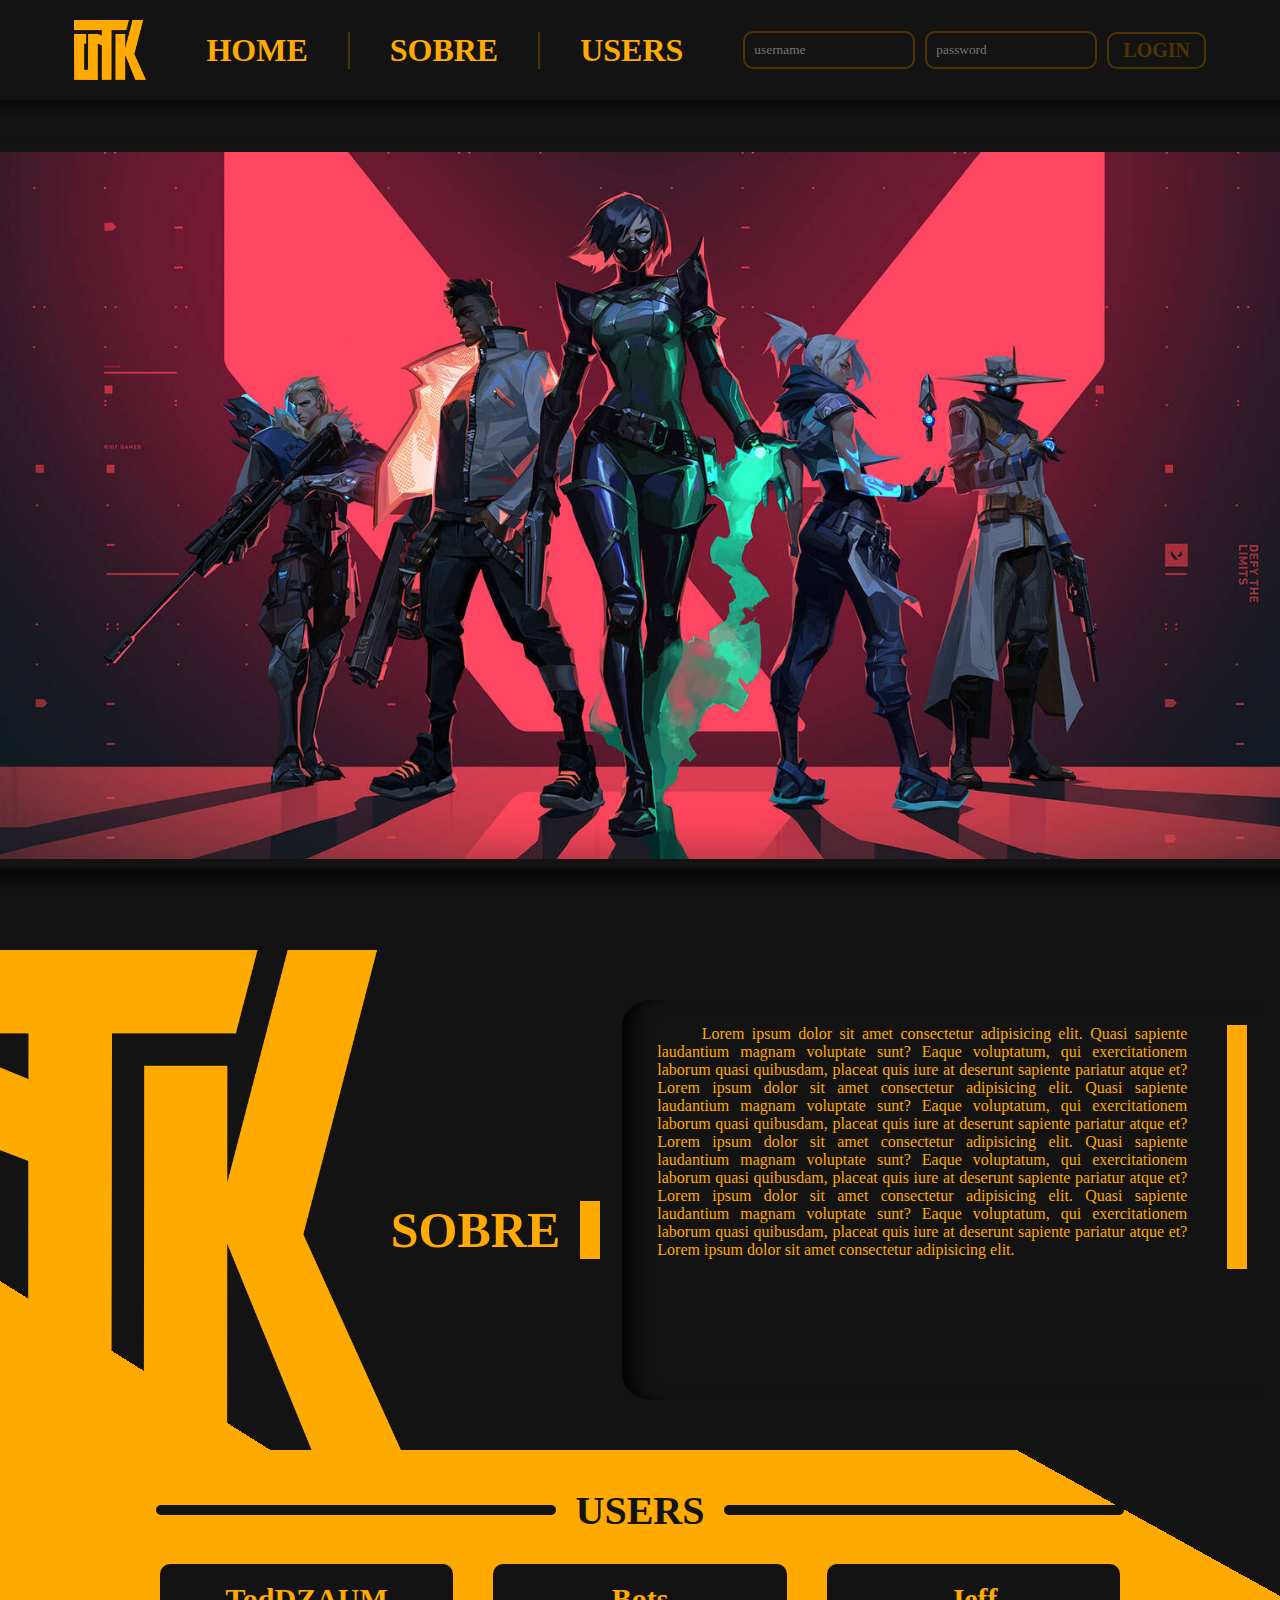
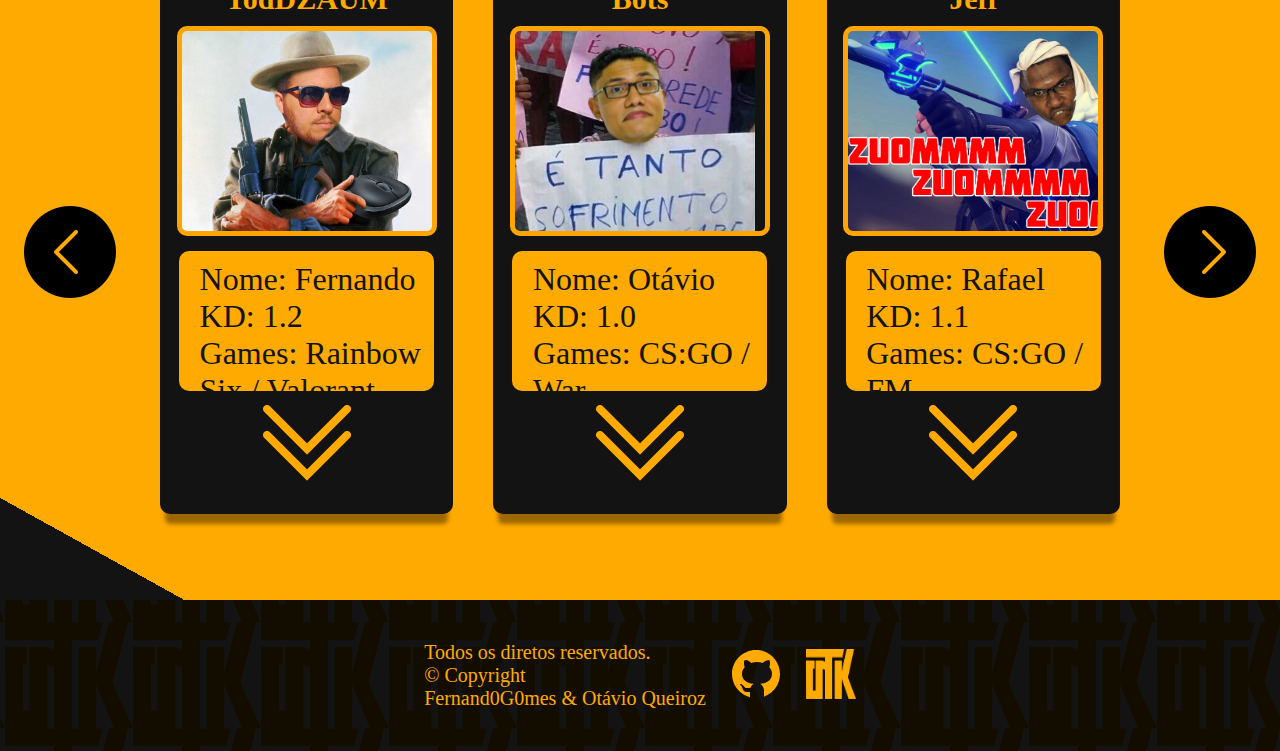
==== index.html @ f1bfc054 "Merge pull request #2 from Fernand0G0mes/Fernando" ====
<!DOCTYPE html>
<html lang="en">
<html lang="pt-br">

</html>

<head>
  <meta charset="UTF-8" />
  <meta http-equiv="X-UA-Compatible" content="IE=edge" />
  <meta name="viewport" content="width=device-width, initial-scale=1.0" />
  <link rel="stylesheet" href="style.css" />
  <link rel="preconnect" href="https://fonts.googleapis.com" />
  <link rel="preconnect" href="https://fonts.gstatic.com" crossorigin />

  <title>ONTALK2</title>
</head>

<body>
  <header>
    <nav>
      <img src="IMG/OTK.png" alt="LOGO ONTALK" />

      <ul>
        <li>
          <a  href="">
            <h1 class="bordaDir">HOME</h1>
          </a>
          <a href="#sobre">
            <h1 class="bordaDir">SOBRE</h1>
          </a>
          <a href="#users">
            <h1>USERS</h1>
          </a>
        </li>
      </ul>

      <input class="textinput" placeholder="username" />
      <input class="textinput" placeholder="password" />

      <figure id="login">LOGIN</figure>
    </nav>
  </header>

  <section class="home">

    <div class="slidehome">
   <a href=""><img class="iconvaievem" src="ICON/back-100.png" alt=""></a>   
      <div><img class="slide1" src="IMG/SLIDE1.jpg" alt=""></div>
     <a  href=""><img class="iconvaievem" src="ICON/next-100.png" alt=""></a> 
      
    </div>

  </section>

  <section id="sobre" class="sobre">
    <img src="IMG/OTK.png" alt="">
    <h1>SOBRE</h1>
    <div class="basetexto">
      <p>
        &#160 &#160 &#160 <b>Lorem ipsum</b> dolor sit amet consectetur adipisicing elit. Quasi
        sapiente laudantium magnam voluptate sunt? Eaque voluptatum, qui
        exercitationem laborum quasi quibusdam, placeat quis iure at deserunt
        sapiente pariatur atque et?
        Lorem ipsum dolor sit amet consectetur adipisicing elit. Quasi
        sapiente laudantium magnam voluptate sunt? Eaque voluptatum, qui
        exercitationem laborum quasi quibusdam, placeat quis iure at deserunt
        sapiente pariatur atque et?
        Lorem ipsum dolor sit amet consectetur adipisicing elit. Quasi
        sapiente laudantium magnam voluptate sunt? Eaque voluptatum, qui
        exercitationem laborum quasi quibusdam, placeat quis iure at deserunt
        sapiente pariatur atque et?
        Lorem ipsum dolor sit amet consectetur adipisicing elit. Quasi
        sapiente laudantium magnam voluptate sunt? Eaque voluptatum, qui
        exercitationem laborum quasi quibusdam, placeat quis iure at deserunt
        sapiente pariatur atque et?
        Lorem ipsum dolor sit amet consectetur adipisicing elit.
      </p>
    </div>
  </section>

  <section id="users">
    <article class="cabecaUser">
      <div class="linhausers"></div>
      <h1 id="userr" class="usertexto">USERS</h1>
      <div class="linhausers"></div>
    </article>

    <div class="todosOsBlocos">
      <div class="nextback">
        <a href=""><img src="ICON/icons8-back-to-100.png" alt="NEXT" /></a>
      </div>

      <div class="bloco">
        <h1 class="tag">TodDZAUM</h1>
        <div class="fotoFernando"></div>
        <div class="stats">
          <h1>
            Nome:
            <b> Fernando </b><br />
            KD: <b>1.2</b> <br />
            Games: <b>Rainbow Six / Valorant</b>
          </h1>
        </div>
        <div class="baixo">
          <a href=""><img src="ICON/double-down-100.png" alt="" /></a>
        </div>
      </div>

      <div class="bloco">
        <h1 class="tag">Bots</h1>
        <div class="fotoBots"></div>
        <div class="stats">
          <h1>
            Nome:
            <b> Otávio </b><br />
            KD: <b>1.0</b> <br />
            Games: <b>CS:GO / War</b>
          </h1>
        </div>
        <div class="baixo">
          <a href=""><img src="ICON/double-down-100.png" alt="" /></a>
        </div>
      </div>

      <div class="bloco">
        <h1 class="tag">Jeff</h1>
        <div class="fotoJeff"></div>
        <div class="stats">
          <h1>
            Nome:
            <b> Rafael </b><br />
            KD: <b>1.1</b> <br />
            Games: <b>CS:GO / FM</b>
          </h1>
        </div>
        <div class="baixo">
          <a href=""><img src="ICON/double-down-100.png" alt="" /></a>
        </div>
      </div>

      <div class="nextback">
        <a href=""><img src="ICON/icons8-next-page-90.png" alt="BACK" /></a>
      </div>
    </div>
  </section>

  <div class="footertext">
    <h1> <b> Todos os diretos reservados. <br>
        © Copyright<br></b>
      <p>Fernand0G0mes & Otávio Queiroz</p>
    </h1>
    <a href=""><img src="ICON/icons8-github.svg" alt="GIT" /></a>
    <div>
      <a class="logoONTKp" href=""><img src="IMG/OTK.png" alt="logopequenaONTK" /></a>
    </div>
  </div>

</body>

</html>
---- style.css ----
/*.........................::::: SECTION 1 :::::......................... */
* {
  margin: 0;
  padding: 0;
  font-family: "Pluto";
  scroll-behavior: smooth;
}

header {
  display: flex;
  height: 100px;
  padding: 0 20px;
  background-color: #131313;
  text-align: center;
  justify-content: center;
}

nav {
  display: flex;
  align-items: center;
}

nav img {
  width: 60%;
  height: 60%;
}

nav ul {
  display: flex;
  list-style: none;
}

nav ul li {
  display: flex;
  margin: 40px;
  
}

nav ul li a {
  color:#ffaa00;
  text-decoration: none;
  display: flex;
  margin: 20px;
 
}

.bordaDir {
  padding-right: 40px;
  border-right: 2px solid #4e3400;
}

nav ul li a :hover {
  color:#ffe4ad;
}



nav figure {
  color: #ffaa00;
  cursor: pointer;
  font-size: 20px;
  font-weight: 800;
}

#login {
  border: 2px solid #4e3400;
  border-radius: 10px;
  padding: 5px 14px 5px 14px ;
  font-weight: 700;
  font-size: 20px;
  color: #4e3400;
}

#login:hover {
  border: 2px solid #ffe4ad;
  background-color: #ffaa00;
  color: #131313;
}

input {
  border-radius: 10px;
  padding: 9px;
  border: 2px solid #4e3400;
  width: 150px;
  background-color: rgba(0, 0, 0, 0);
  margin-right: 10px;
}

.textinput {
  color: #ffaa00;
}

/*.........................::::: SECTION HOME :::::......................... */

.home {
  display: flex;
  justify-content: center;
  align-items: center;
  background: linear-gradient(180deg, #0a0a0a 0%, #131313 2%);
  height: 850px;
  width: auto;
}

.slide1 {
  width: 1600px;
  height: auto;
  border-radius: 20px;
  padding: 10px;
  box-shadow: #00000066 1px 20px 10px -5px, #0000004d 0px 7px 13px -3px, #00000033 0px -3px 0px inset;
}

.slidehome {
  margin-top: -35px;
  display: flex;
  flex-direction: row;
  justify-content: space-between;
  align-items: center;
}

.iconvaievem:hover {
  opacity: 100%;
}

.iconvaievem  {
  opacity: 50%;
}



/*.........................::::: SECTION SOBRE :::::......................... */

.sobre {
  display: flex;
  background: linear-gradient(
    32deg,
    rgba(255, 170, 0, 1) 13%,
    rgba(19, 19, 19, 1) 13%
  );
  height: 500px;
  width: auto;
  display: flex;
  justify-content: center;
  align-items: center;
  flex-direction: row;
  color: #ffaa00;
}

.sobre h1 {
  font-size: 50px;
  margin-right: 20px;
  margin-top: 60px;
  border-right: 20px solid #ffaa00;
  padding-right: 20px;
  padding-left: 90px;
  margin-left: -100px;
}

.basetexto {
  display: inline-block;
  flex-direction: column;
  width: 600px;
  height: 350px;
  color: rgb(255, 255, 255);
  background-color: #131313;
  border: 2px solid #00000000;
  padding: 25px;
  border-radius: 30px;
  box-shadow: inset 20px 0px 20px -12px black;
}

.basetexto p {
  padding: 0px 0px 10px 10px;
  padding-right: 40px;
  color: #ffaa00;
  text-align: justify;
  font-weight: 200;
  border-right: 20px solid #ffaa00;
}

.sobre img {
  margin-left: -210px;
  width: auto;
  height: 501px;
}

/*.........................::::: SECTION USERS :::::......................... */

#users {
  /*FUNDO DA SECTION*/
  background: linear-gradient(
    29deg,
    #131313 7%,
    rgba(255, 170, 0, 1) 7%,
    rgba(255, 170, 0, 1) 90%,
    #131313 90%
  );
  height: 750px;
  width: auto;
  display: flex;
  flex-direction: column;
  justify-content: center;
}

.cabecaUser {
  /*NOME USER MAS 2 LINHAS*/
  margin-bottom: 10px;
  display: flex;
  justify-content: center;
  align-items: center;
  flex-direction: row;
}

.linhausers {
  /*LINHA DECORATIVA AO LADO DO NOME USERS*/
  margin-left: 20px;
  margin-right: 20px;
  display: flex;
  flex-direction: row;
  width: 400px;
  height: 10px;
  border-radius: 10px;
  background-color: #131313;
}

.todosOsBlocos {
  /*CONJUNTO COM OS 3 BLOCOS*/
  display: flex;
  flex-direction: row;
  justify-content: center;
  align-items: center;
  text-align: center;
}

.bloco {
  /*BLOCO DE TODOS OS DADOS*/
  display: inline-block;
  margin: 20px;
  margin-bottom: 50px;
  display: flex;
  flex-direction: column;
  align-items: center;
  justify-content: center;
  width: 300px;
  height: 550px;
  border-radius: 10px;
  background-color: #131313;
  box-shadow: #00000062 0px 15px 4px -5px;
}

.fotoFernando {
  /*FOTO DO USER*/
  width: 250px;
  height: 200px;
  background-image: url(IMG/Toddzaum.jpg);
  background-size: 120%;
  background-repeat: no-repeat;
  background-position: bottom left -10px;
  border-radius: 10px;
  margin-bottom: 15px;
  border: 5px solid orange;
}

.fotoJeff {
  /*FOTO DO USER*/
  width: 250px;
  height: 200px;
  background-image: url(IMG/JEv\ SOVA.png);
  background-size: 150%;
  background-repeat: no-repeat;
  background-position: bottom left -10px;
  border-radius: 10px;
  margin-bottom: 15px;
  border: 5px solid orange;
}

.fotoBots {
  /*FOTO DO USER*/
  width: 250px;
  height: 200px;
  background-image: url(IMG/Bots\ Sofrido.jpg);
  background-size: 100%;
  background-repeat: no-repeat;
  background-position: top left -10px;
  border-radius: 10px;
  margin-bottom: 15px;
  border: 5px solid orange;
}

.nextback {
  /*BOTES DE AVANÇAR E VOLTAR*/
  padding: 20px;
}
.nextback :hover {
  /*BOTES DE AVANÇAR E VOLTAR*/
  opacity: 70%;
}

.stats {
  /*BASE PARA OS STATS*/
  width: 255px;
  height: 140px;
  background-color: #ffaa00;
  border-radius: 10px;
}

/*..... TEXT ..... */

.tag {
  font-size: 30px;
  margin-bottom: 10px;
  color: #ffaa00;
}

.todosOsBlocos h1 {
  color: #ffaa00;
}

.stats h1 {
  margin-top: 10px;
  color: #131313;
  text-align: left;
  margin-left: 8%;
  font-weight: 200;
}

.usertexto {
  color: #131313;
  font-size: 40px;
  font-weight: 900;
}

.baixo :hover {
  /*SETA PARA BAIXO*/
  padding-top: 10px;
  opacity: 80%;
}

/*.........................::::: RODAPÉ :::::......................... */

.footertext {
  display: flex;
  flex-direction: row;
  background-image: url(IMG/OTK.png);
  background-size: 10%;
  background-position: 5px;
  background-color: #131313;
  background-blend-mode: multiply;
  height: 151px;
  width: auto;
  align-items: center;
  justify-content: center;
  gap: 20px;
}

.footertext h1 {
  font-weight: 100;
  font-size: 20px;
  color: #ffaa00;
  font-weight: 300;
}

.logoONTKp img {
  width: 50px;
  height: 50px;
}
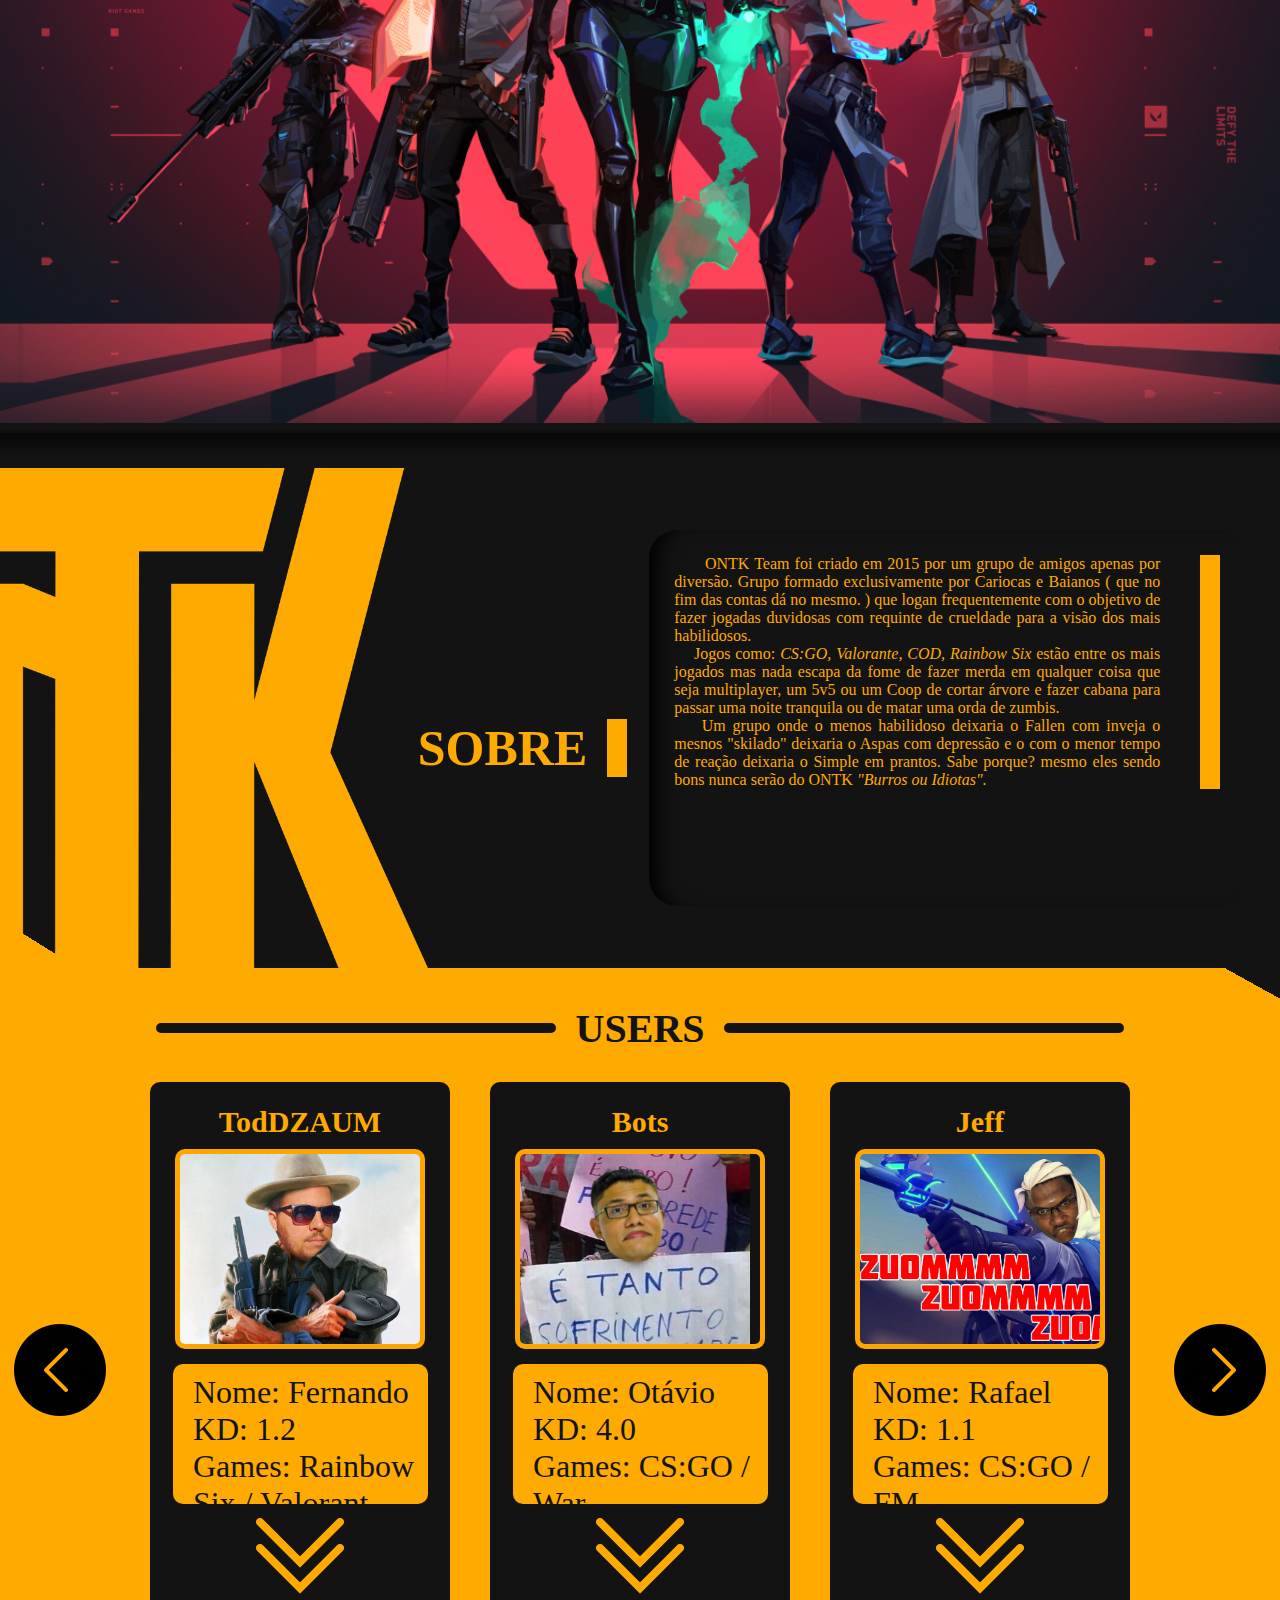
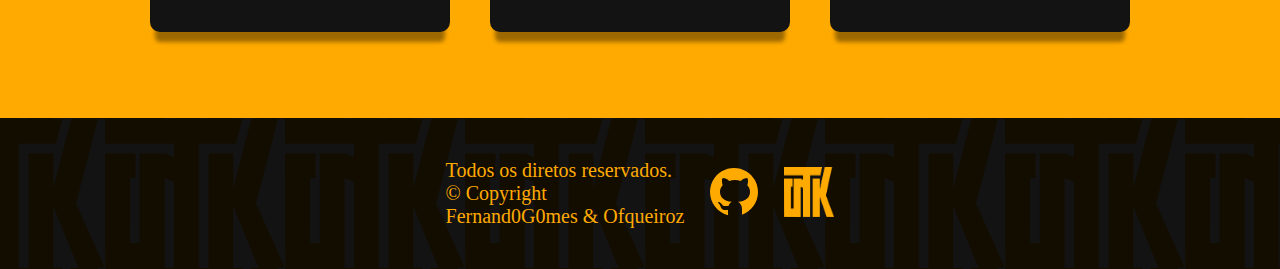
==== commit 9470de0f: "Merge branch 'main' into Fernando" ====
--- a/index.html
+++ b/index.html
@@ -11,18 +11,19 @@
   <link rel="stylesheet" href="style.css" />
   <link rel="preconnect" href="https://fonts.googleapis.com" />
   <link rel="preconnect" href="https://fonts.gstatic.com" crossorigin />
-
-  <title>ONTALK2</title>
+  <title>ONTALK</title>
 </head>
 
 <body>
+
+  <!-- SECTION CABEÇALHO ------------------------------------------------------------>
   <header>
     <nav>
       <img src="IMG/OTK.png" alt="LOGO ONTALK" />
 
       <ul>
         <li>
-          <a  href="">
+          <a href="">
             <h1 class="bordaDir">HOME</h1>
           </a>
           <a href="#sobre">
@@ -41,43 +42,82 @@
     </nav>
   </header>
 
+  <!-- SECTION HOME ----------------------------------------------------------------->
   <section class="home">
-
+    
+    <!-- Slideshow container -->
+    <div class="slideshow-container">
+
+      <!-- Full-width images with number and caption text -->
+      <div class="mySlides fade">
+        <img class="bordaredonda" src="IMG/SLIDE1.jpg" style="width:100%">
+        <div class="text">VALORANT</div>
+      </div>
+
+      <div class="mySlides fade">
+        <img class="bordaredonda" src="IMG/SLIDE2.jpg" style="width:100%">
+        <div class="text">COD</div>
+      </div>
+
+      <div class="mySlides fade">
+        <img class="bordaredonda" src="IMG/SLIDE3.jpg" style="width:100%">
+        <div class="text">CS:GO</div>
+      </div>
+
+      <div class="mySlides fade">
+        <img class="bordaredonda" src="IMG/SLIDE4.jpg" style="width:100%">
+        <div class="text">R6</div>
+      </div>
+
+      <!-- Next and previous buttons -->
+      <a class="prev" onclick="plusSlides(-1)"><img class="iconvaievem" src="ICON/back-100.png" alt=""></a>
+      <a class="next" onclick="plusSlides(1)"><img class="iconvaievem" src="ICON/next-100.png" alt=""></a>
+    </div>
+    <br>
+
+    <!-- The dots/circles -->
+    <div>
+      <span class="dot" onclick="currentSlide(1)"></span>
+      <span class="dot" onclick="currentSlide(2)"></span>
+      <span class="dot" onclick="currentSlide(3)"></span>
+      <span class="dot" onclick="currentSlide(4)"></span>
+=======
+  <section class="home">
     <div class="slidehome">
    <a href=""><img class="iconvaievem" src="ICON/back-100.png" alt=""></a>   
       <div><img class="slide1" src="IMG/SLIDE1.jpg" alt=""></div>
      <a  href=""><img class="iconvaievem" src="ICON/next-100.png" alt=""></a> 
       
+
     </div>
 
   </section>
 
+
+  <!-- SECTION SOBRE ---------------------------------------------------------------->
   <section id="sobre" class="sobre">
     <img src="IMG/OTK.png" alt="">
     <h1>SOBRE</h1>
     <div class="basetexto">
       <p>
-        &#160 &#160 &#160 <b>Lorem ipsum</b> dolor sit amet consectetur adipisicing elit. Quasi
-        sapiente laudantium magnam voluptate sunt? Eaque voluptatum, qui
-        exercitationem laborum quasi quibusdam, placeat quis iure at deserunt
-        sapiente pariatur atque et?
-        Lorem ipsum dolor sit amet consectetur adipisicing elit. Quasi
-        sapiente laudantium magnam voluptate sunt? Eaque voluptatum, qui
-        exercitationem laborum quasi quibusdam, placeat quis iure at deserunt
-        sapiente pariatur atque et?
-        Lorem ipsum dolor sit amet consectetur adipisicing elit. Quasi
-        sapiente laudantium magnam voluptate sunt? Eaque voluptatum, qui
-        exercitationem laborum quasi quibusdam, placeat quis iure at deserunt
-        sapiente pariatur atque et?
-        Lorem ipsum dolor sit amet consectetur adipisicing elit. Quasi
-        sapiente laudantium magnam voluptate sunt? Eaque voluptatum, qui
-        exercitationem laborum quasi quibusdam, placeat quis iure at deserunt
-        sapiente pariatur atque et?
-        Lorem ipsum dolor sit amet consectetur adipisicing elit.
+        &#160 &#160 &#160 <b>ONTK Team</b> foi criado em 2015 por um grupo de amigos
+        apenas por diversão. Grupo formado exclusivamente por Cariocas e Baianos ( que
+        no fim das contas dá no mesmo. ) que logan frequentemente com o objetivo de fazer
+        jogadas duvidosas com requinte de crueldade para a visão dos mais habilidosos. <br>
+        &#160 &#160 Jogos como: <b><i> CS:GO, Valorante, COD, Rainbow Six </i></b> estão entre os mais jogados mas nada
+        escapa da fome de fazer merda em qualquer coisa que seja multiplayer, um 5v5
+        ou um Coop de cortar árvore e fazer cabana para passar uma noite tranquila ou de
+        matar uma orda de zumbis. <br>
+        &#160 &#160 Um grupo onde o menos habilidoso deixaria o Fallen com inveja o mesnos "skilado"
+        deixaria o Aspas com depressão e o com o menor tempo de reação deixaria o Simple
+        em prantos. Sabe porque? mesmo eles sendo bons nunca serão do <b>ONTK </b> <i>"Burros ou Idiotas".</i>
+
       </p>
     </div>
   </section>
 
+
+  <!-- SECTION USERS ---------------------------------------------------------------->
   <section id="users">
     <article class="cabecaUser">
       <div class="linhausers"></div>
@@ -113,7 +153,7 @@
           <h1>
             Nome:
             <b> Otávio </b><br />
-            KD: <b>1.0</b> <br />
+            KD: <b>4.0</b> <br />
             Games: <b>CS:GO / War</b>
           </h1>
         </div>
@@ -144,10 +184,12 @@
     </div>
   </section>
 
+
+  <!-- SECTION RODAPÉ -------------------------------------------------------------->
   <div class="footertext">
     <h1> <b> Todos os diretos reservados. <br>
         © Copyright<br></b>
-      <p>Fernand0G0mes & Otávio Queiroz</p>
+      <p>Fernand0G0mes & Ofqueiroz</p>
     </h1>
     <a href=""><img src="ICON/icons8-github.svg" alt="GIT" /></a>
     <div>
@@ -155,6 +197,10 @@
     </div>
   </div>
 
+
+  <!-- JS -------------------------------------------------------------------------->
+  <script src="slide.js"></script>
+
 </body>
 
 </html>--- a/style.css
+++ b/style.css
@@ -33,15 +33,13 @@
 nav ul li {
   display: flex;
   margin: 40px;
-  
 }
 
 nav ul li a {
-  color:#ffaa00;
+  color: #ffaa00;
   text-decoration: none;
   display: flex;
   margin: 20px;
- 
 }
 
 .bordaDir {
@@ -50,10 +48,8 @@
 }
 
 nav ul li a :hover {
-  color:#ffe4ad;
-}
-
-
+  color: #ffe4ad;
+}
 
 nav figure {
   color: #ffaa00;
@@ -65,8 +61,8 @@
 #login {
   border: 2px solid #4e3400;
   border-radius: 10px;
-  padding: 5px 14px 5px 14px ;
-  font-weight: 700;
+  padding: 5px 14px 5px 14px;
+  font-weight: 400;
   font-size: 20px;
   color: #4e3400;
 }
@@ -90,14 +86,21 @@
   color: #ffaa00;
 }
 
+input::placeholder {
+  color: #ffaa004f;
+}
+
+
+
 /*.........................::::: SECTION HOME :::::......................... */
 
 .home {
   display: flex;
+  flex-direction: column;
   justify-content: center;
   align-items: center;
   background: linear-gradient(180deg, #0a0a0a 0%, #131313 2%);
-  height: 850px;
+  height: 750px;
   width: auto;
 }
 
@@ -106,7 +109,8 @@
   height: auto;
   border-radius: 20px;
   padding: 10px;
-  box-shadow: #00000066 1px 20px 10px -5px, #0000004d 0px 7px 13px -3px, #00000033 0px -3px 0px inset;
+  box-shadow: #00000066 1px 20px 10px -5px, #0000004d 0px 7px 13px -3px,
+    #00000033 0px -3px 0px inset;
 }
 
 .slidehome {
@@ -121,13 +125,104 @@
   opacity: 100%;
 }
 
-.iconvaievem  {
+.iconvaievem {
   opacity: 50%;
 }
 
 
-
-/*.........................::::: SECTION SOBRE :::::......................... */
+/*  Slideshow container ::::::::::: */
+
+* {box-sizing:border-box}
+
+/* Slideshow container */
+.slideshow-container {
+  padding-top: 20px;
+  max-width: 1500px;
+  position: relative;
+  margin: auto;
+}
+
+.bordaredonda {
+  padding: 10px;
+  border-radius: 20px;
+  box-shadow: #00000066 1px 20px 10px -5px, #0000004d 0px 7px 13px -3px,
+  #00000033 0px -3px 0px inset;
+}
+
+/* Hide the images by default */
+.mySlides {
+  display: none;
+
+}
+
+/* Next & previous buttons */
+.prev, .next {
+  cursor: pointer;
+  position: absolute;
+  top: 50%;
+  width: auto;
+  margin-top: -22px;
+  padding: 16px;
+  color: white;
+  font-weight: bold;
+  font-size: 18px;
+  transition: 0.6s ease;
+  border-radius: 0 3px 3px 0;
+  user-select: none;
+}
+
+/* POSIÇÃO "AVANÇAR" E "VOLTAR */
+.next {
+  right: -110px;
+  border-radius: 3px 0 0 3px;
+}
+
+.prev {
+  left: -110px;
+  border-radius: 3px 0 0 3px;
+}
+
+
+/* TEXTO */
+.text {
+  color: #ffaa00;
+  font-size: 25px;
+  padding: 8px 12px;
+  position: absolute;
+  bottom: 10px;
+  width: 100%;
+  text-align: center;
+}
+
+/* PONTOS INDICADORES */
+.dot {
+  cursor: pointer;
+  height: 15px;
+  width: 15px;
+  margin: 0 3px;
+  background-color: #464646;
+  border-radius: 30%;
+  display: inline-block;
+  transition: background-color 0.6s ease;
+}
+
+.active, .dot:hover {
+  background-color: #ffaa00;
+}
+
+/* TRANSIÇÃO */
+.fade {
+  animation-name: fade;
+  animation-duration: 1.5s;
+}
+
+@keyframes fade {
+  from {opacity: .4}
+  to {opacity: 1}
+}
+
+
+/* SECTION SOBRE :::::.................................................. */
 
 .sobre {
   display: flex;
@@ -159,7 +254,7 @@
   display: inline-block;
   flex-direction: column;
   width: 600px;
-  height: 350px;
+  height: 380px;
   color: rgb(255, 255, 255);
   background-color: #131313;
   border: 2px solid #00000000;
@@ -169,7 +264,7 @@
 }
 
 .basetexto p {
-  padding: 0px 0px 10px 10px;
+  padding: -1px 0px 10px 10px;
   padding-right: 40px;
   color: #ffaa00;
   text-align: justify;
@@ -183,7 +278,7 @@
   height: 501px;
 }
 
-/*.........................::::: SECTION USERS :::::......................... */
+/* SECTION USERS :::::.................................................. */
 
 #users {
   /*FUNDO DA SECTION*/
@@ -335,7 +430,7 @@
   opacity: 80%;
 }
 
-/*.........................::::: RODAPÉ :::::......................... */
+/* RODAPÉ :::::.................................................. */
 
 .footertext {
   display: flex;
@@ -363,3 +458,16 @@
   width: 50px;
   height: 50px;
 }
+
+
+
+
+
+
+
+
+
+
+
+
+
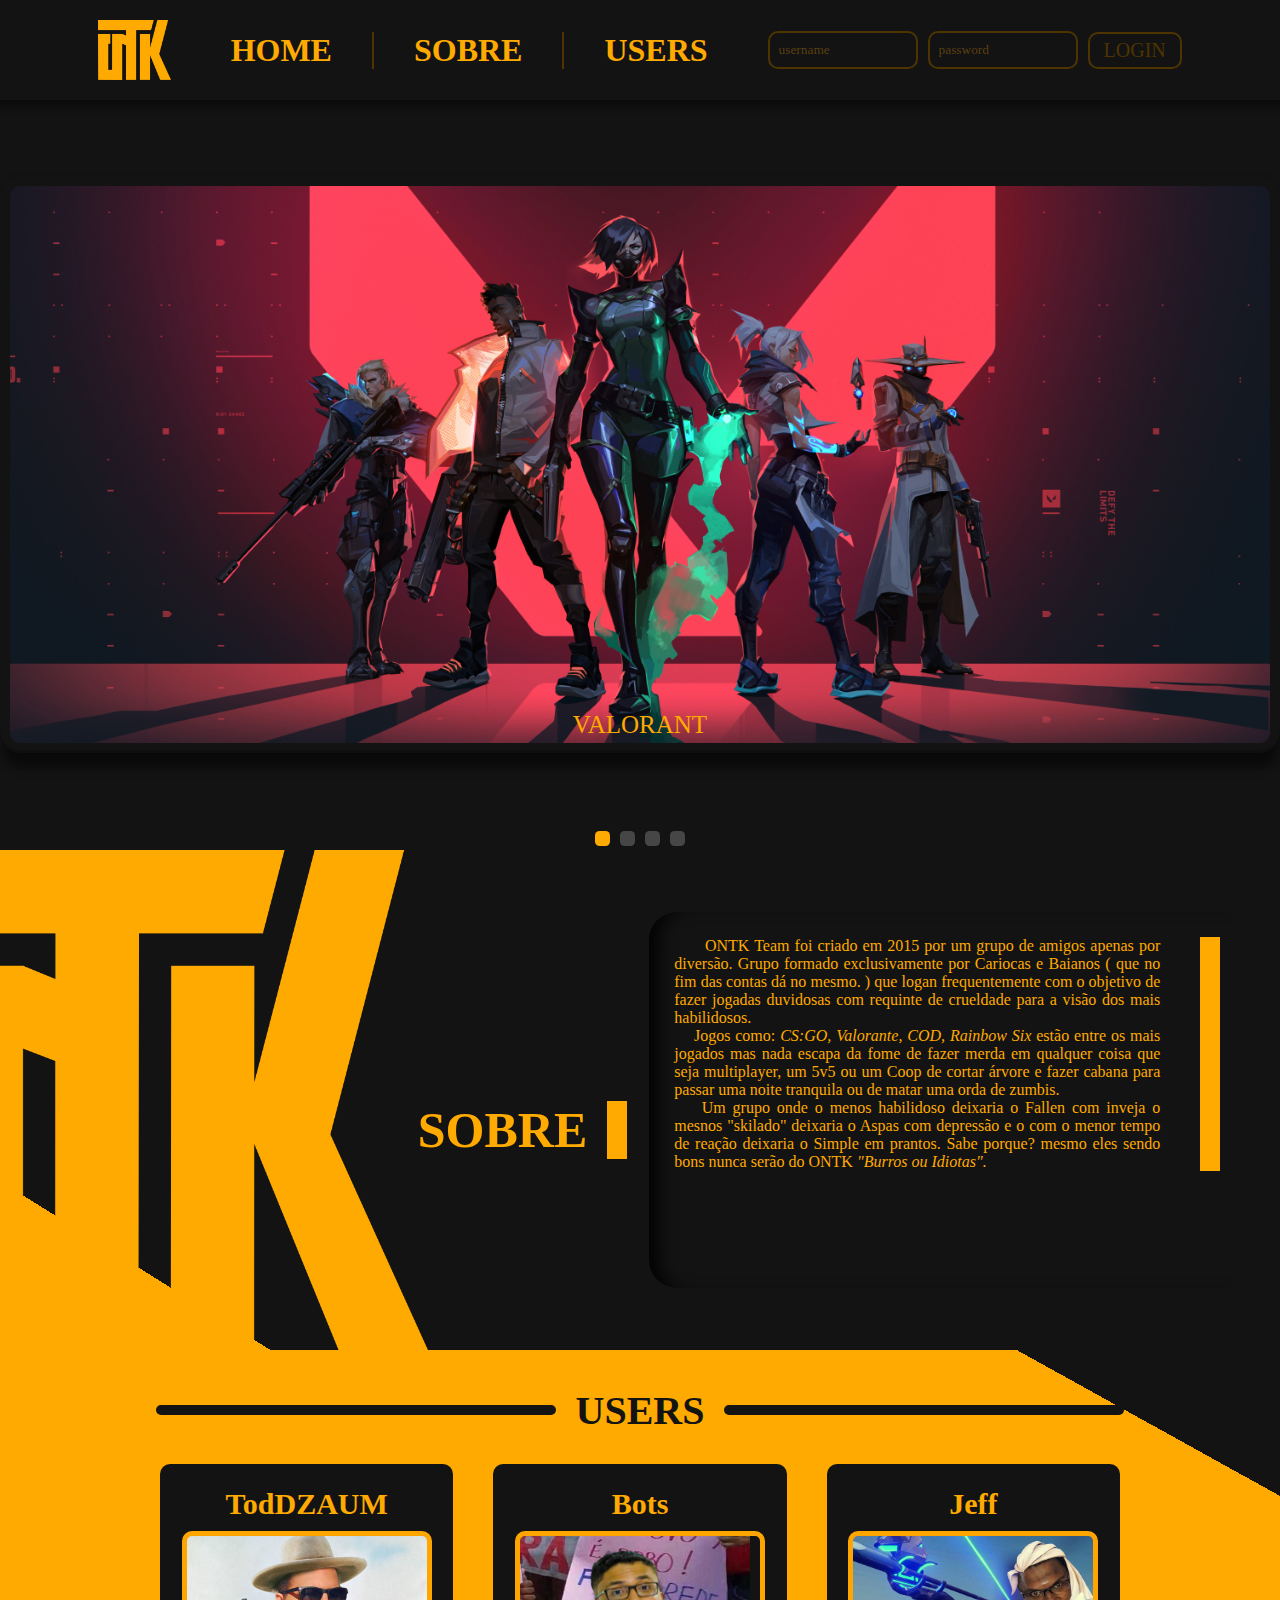
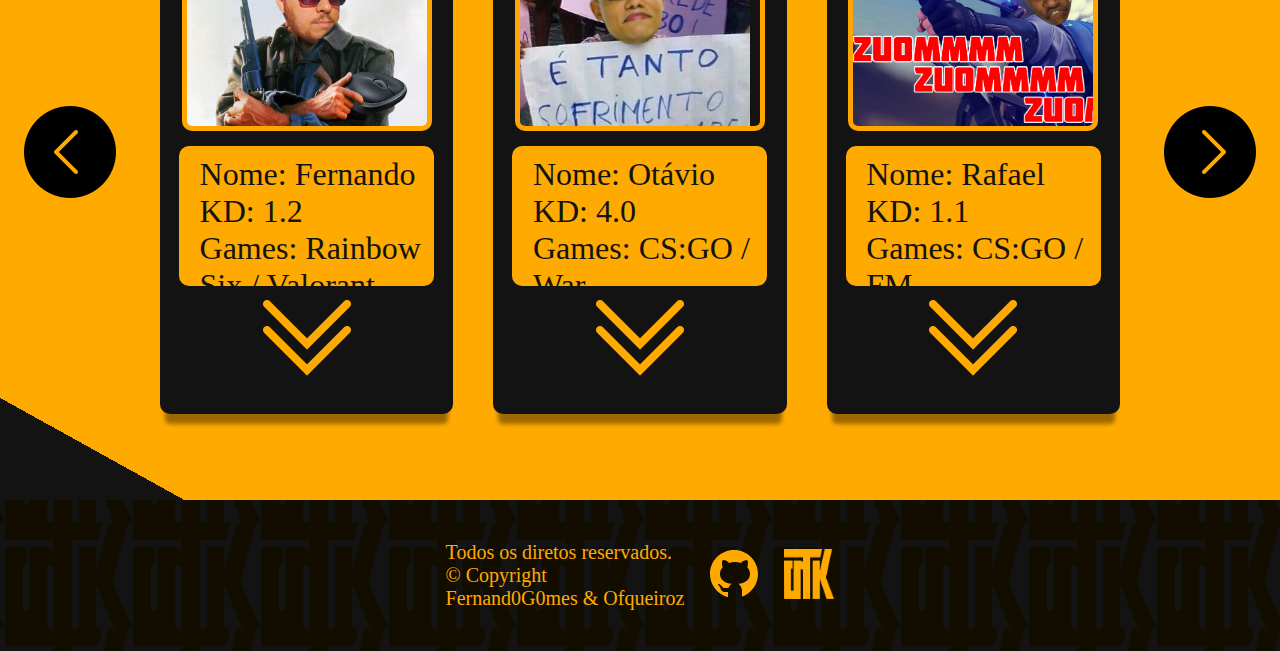
==== commit ce369163: "Update index.html" ====
--- a/index.html
+++ b/index.html
@@ -42,8 +42,10 @@
     </nav>
   </header>
 
+
   <!-- SECTION HOME ----------------------------------------------------------------->
   <section class="home">
+    
     
     <!-- Slideshow container -->
     <div class="slideshow-container">
@@ -81,14 +83,6 @@
       <span class="dot" onclick="currentSlide(2)"></span>
       <span class="dot" onclick="currentSlide(3)"></span>
       <span class="dot" onclick="currentSlide(4)"></span>
-=======
-  <section class="home">
-    <div class="slidehome">
-   <a href=""><img class="iconvaievem" src="ICON/back-100.png" alt=""></a>   
-      <div><img class="slide1" src="IMG/SLIDE1.jpg" alt=""></div>
-     <a  href=""><img class="iconvaievem" src="ICON/next-100.png" alt=""></a> 
-      
-
     </div>
 
   </section>
@@ -203,4 +197,4 @@
 
 </body>
 
-</html>+</html>
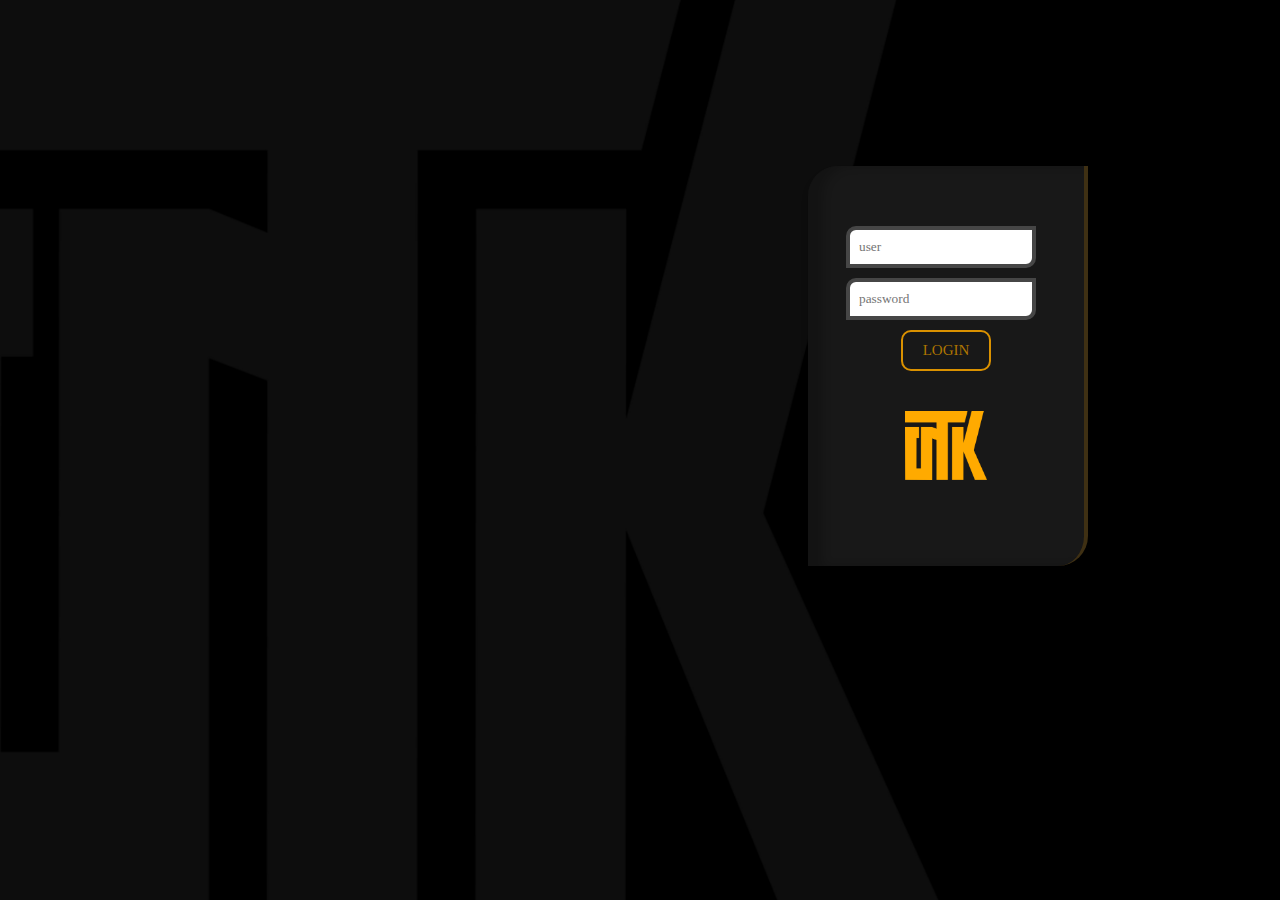
==== commit 78d0704e: "Merge edf50e4d5cc547aec8763b2a5b6d00157faf14e5 into ce369163d415648d747ae601d583e0f1c7755502" ====
--- a/index.html
+++ b/index.html
@@ -1,81 +1,24 @@
 <!DOCTYPE html>
-<html lang="en">
 <html lang="pt-br">
+<head>
 
-</html>
+    <meta charset="UTF-8">
+    <meta http-equiv="X-UA-Compatible" content="IE=edge">
+    <meta name="viewport" content="width=device-width, initial-scale=1.0">
+    <link rel="stylesheet" href="login.css">
+    <title>ONTK-LOGIN</title>
 
-<head>
-  <meta charset="UTF-8" />
-  <meta http-equiv="X-UA-Compatible" content="IE=edge" />
-  <meta name="viewport" content="width=device-width, initial-scale=1.0" />
-  <link rel="stylesheet" href="style.css" />
-  <link rel="preconnect" href="https://fonts.googleapis.com" />
-  <link rel="preconnect" href="https://fonts.gstatic.com" crossorigin />
-  <title>ONTALK</title>
 </head>
-
 <body>
 
-  <!-- SECTION CABEÇALHO ------------------------------------------------------------>
-  <header>
-    <nav>
-      <img src="IMG/OTK.png" alt="LOGO ONTALK" />
-
-      <ul>
-        <li>
-          <a href="">
-            <h1 class="bordaDir">HOME</h1>
-          </a>
-          <a href="#sobre">
-            <h1 class="bordaDir">SOBRE</h1>
-          </a>
-          <a href="#users">
-            <h1>USERS</h1>
-          </a>
-        </li>
-      </ul>
-
-      <input class="textinput" placeholder="username" />
-      <input class="textinput" placeholder="password" />
-
-      <figure id="login">LOGIN</figure>
-    </nav>
-  </header>
 
 
-  <!-- SECTION HOME ----------------------------------------------------------------->
-  <section class="home">
-    
-    
-    <!-- Slideshow container -->
-    <div class="slideshow-container">
+<div id="layoutlogin">
+    <div class="containerprincipal">
+        <input id="usuario" type="text" class="textinput" name="username" placeholder="user" />
+        <input id="senha" type="password" class="textinput" name="username" placeholder="password" />
+        <br>
 
-      <!-- Full-width images with number and caption text -->
-      <div class="mySlides fade">
-        <img class="bordaredonda" src="IMG/SLIDE1.jpg" style="width:100%">
-        <div class="text">VALORANT</div>
-      </div>
-
-      <div class="mySlides fade">
-        <img class="bordaredonda" src="IMG/SLIDE2.jpg" style="width:100%">
-        <div class="text">COD</div>
-      </div>
-
-      <div class="mySlides fade">
-        <img class="bordaredonda" src="IMG/SLIDE3.jpg" style="width:100%">
-        <div class="text">CS:GO</div>
-      </div>
-
-      <div class="mySlides fade">
-        <img class="bordaredonda" src="IMG/SLIDE4.jpg" style="width:100%">
-        <div class="text">R6</div>
-      </div>
-
-      <!-- Next and previous buttons -->
-      <a class="prev" onclick="plusSlides(-1)"><img class="iconvaievem" src="ICON/back-100.png" alt=""></a>
-      <a class="next" onclick="plusSlides(1)"><img class="iconvaievem" src="ICON/next-100.png" alt=""></a>
-    </div>
-    <br>
 
     <!-- The dots/circles -->
     <div>
@@ -83,118 +26,24 @@
       <span class="dot" onclick="currentSlide(2)"></span>
       <span class="dot" onclick="currentSlide(3)"></span>
       <span class="dot" onclick="currentSlide(4)"></span>
+
     </div>
 
-  </section>
+
+        <figure id="login" class="boton" onclick="login()">LOGIN</figure>
 
 
-  <!-- SECTION SOBRE ---------------------------------------------------------------->
-  <section id="sobre" class="sobre">
-    <img src="IMG/OTK.png" alt="">
-    <h1>SOBRE</h1>
-    <div class="basetexto">
-      <p>
-        &#160 &#160 &#160 <b>ONTK Team</b> foi criado em 2015 por um grupo de amigos
-        apenas por diversão. Grupo formado exclusivamente por Cariocas e Baianos ( que
-        no fim das contas dá no mesmo. ) que logan frequentemente com o objetivo de fazer
-        jogadas duvidosas com requinte de crueldade para a visão dos mais habilidosos. <br>
-        &#160 &#160 Jogos como: <b><i> CS:GO, Valorante, COD, Rainbow Six </i></b> estão entre os mais jogados mas nada
-        escapa da fome de fazer merda em qualquer coisa que seja multiplayer, um 5v5
-        ou um Coop de cortar árvore e fazer cabana para passar uma noite tranquila ou de
-        matar uma orda de zumbis. <br>
-        &#160 &#160 Um grupo onde o menos habilidoso deixaria o Fallen com inveja o mesnos "skilado"
-        deixaria o Aspas com depressão e o com o menor tempo de reação deixaria o Simple
-        em prantos. Sabe porque? mesmo eles sendo bons nunca serão do <b>ONTK </b> <i>"Burros ou Idiotas".</i>
-
-      </p>
-    </div>
-  </section>
+        
 
 
-  <!-- SECTION USERS ---------------------------------------------------------------->
-  <section id="users">
-    <article class="cabecaUser">
-      <div class="linhausers"></div>
-      <h1 id="userr" class="usertexto">USERS</h1>
-      <div class="linhausers"></div>
-    </article>
-
-    <div class="todosOsBlocos">
-      <div class="nextback">
-        <a href=""><img src="ICON/icons8-back-to-100.png" alt="NEXT" /></a>
-      </div>
-
-      <div class="bloco">
-        <h1 class="tag">TodDZAUM</h1>
-        <div class="fotoFernando"></div>
-        <div class="stats">
-          <h1>
-            Nome:
-            <b> Fernando </b><br />
-            KD: <b>1.2</b> <br />
-            Games: <b>Rainbow Six / Valorant</b>
-          </h1>
-        </div>
-        <div class="baixo">
-          <a href=""><img src="ICON/double-down-100.png" alt="" /></a>
-        </div>
-      </div>
-
-      <div class="bloco">
-        <h1 class="tag">Bots</h1>
-        <div class="fotoBots"></div>
-        <div class="stats">
-          <h1>
-            Nome:
-            <b> Otávio </b><br />
-            KD: <b>4.0</b> <br />
-            Games: <b>CS:GO / War</b>
-          </h1>
-        </div>
-        <div class="baixo">
-          <a href=""><img src="ICON/double-down-100.png" alt="" /></a>
-        </div>
-      </div>
-
-      <div class="bloco">
-        <h1 class="tag">Jeff</h1>
-        <div class="fotoJeff"></div>
-        <div class="stats">
-          <h1>
-            Nome:
-            <b> Rafael </b><br />
-            KD: <b>1.1</b> <br />
-            Games: <b>CS:GO / FM</b>
-          </h1>
-        </div>
-        <div class="baixo">
-          <a href=""><img src="ICON/double-down-100.png" alt="" /></a>
-        </div>
-      </div>
-
-      <div class="nextback">
-        <a href=""><img src="ICON/icons8-next-page-90.png" alt="BACK" /></a>
-      </div>
-    </div>
-  </section>
+        <img src="IMG/OTK.png" alt="">
 
 
-  <!-- SECTION RODAPÉ -------------------------------------------------------------->
-  <div class="footertext">
-    <h1> <b> Todos os diretos reservados. <br>
-        © Copyright<br></b>
-      <p>Fernand0G0mes & Ofqueiroz</p>
-    </h1>
-    <a href=""><img src="ICON/icons8-github.svg" alt="GIT" /></a>
-    <div>
-      <a class="logoONTKp" href=""><img src="IMG/OTK.png" alt="logopequenaONTK" /></a>
+        
     </div>
-  </div>
 
+</div>
 
-  <!-- JS -------------------------------------------------------------------------->
-  <script src="slide.js"></script>
-
+    <script src="login.js"></script>
 </body>
-
 </html>
--- a/login.css
+++ b/login.css
@@ -0,0 +1,85 @@
+* {
+  margin: 0 auto;
+  padding: 0;
+  font-family: "Pluto";
+  box-sizing: border-box;
+
+}
+
+#layoutlogin {
+  display: flex;
+  flex-direction: column;
+  padding-top: 13%;
+  text-align: center;
+
+  width: 100vw;
+  height: 100vh;
+  background-image: url(IMG/fundoLogin.jpg);
+  background-position: center center;
+  background-size: cover;
+  background-repeat: no-repeat;
+}
+
+.containerprincipal {
+  display: inline-block;
+  border-radius: 30px 0px 30px 0px;
+  background-color: #181818;
+  padding-top: 60px;
+  width: 280px;
+  height: 400px;
+  margin-right: 15%;
+  box-shadow: inset #00000030 15px 0px 9px 0px, rgb(0 0 0 / 23%) 0px 6px 6px;
+  border-right: 4px solid #ffaa002c;
+}
+
+.containerprincipal img {
+  margin-top: 40px;
+  width: 30%;
+}
+
+.textinput {
+  color: #a16c01;
+  margin-bottom: 10px;
+}
+
+input {
+  border-radius: 10px 0px 10px 0px;
+  padding: 9px;
+  border: 4px solid #464646;
+  margin-right: 10px;
+}
+
+label {
+    color: #6b6b6b;
+}
+
+#login {
+  border: 2px solid #da9100;
+  border-radius: 10px;
+  padding: 10px;
+  font-weight: 400;
+  font-size: 15px;
+  color: #af7500;
+  width: 90px;
+  
+}
+
+#login:hover {
+  border: 2px solid #ffe4ad;
+  background-color: #bd7e00;
+  color: #131313;
+}
+
+figure {
+  color: #ffaa00;
+  cursor: pointer;
+  font-size: 20px;
+  font-weight: 800;
+
+}
+
+.check {
+  padding: 10px;
+  justify-content: center;
+  cursor: inherit;
+}
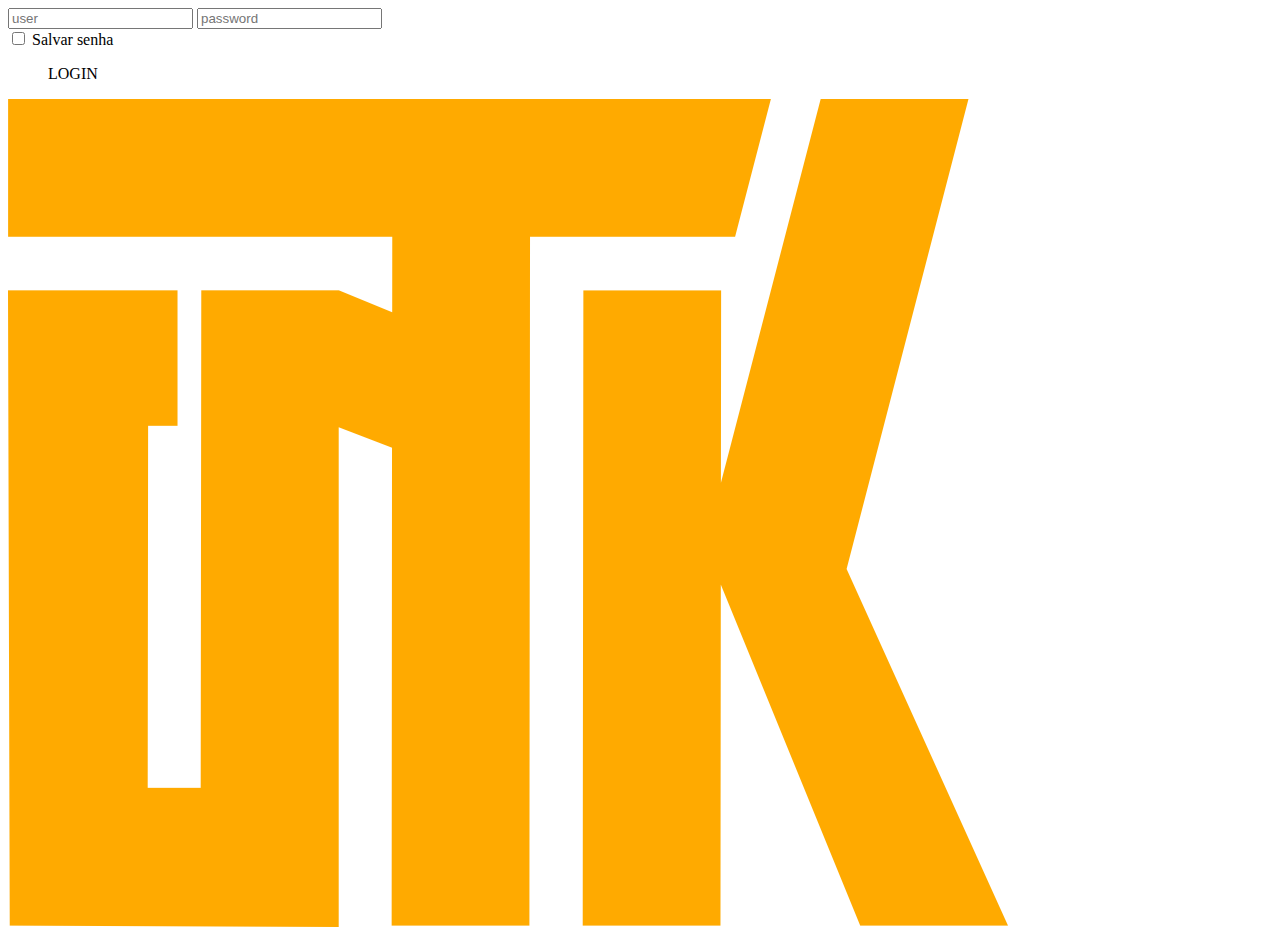
==== commit 81164c8d: "fernando" ====
--- a/index.html
+++ b/index.html
@@ -1,16 +1,14 @@
 <!DOCTYPE html>
 <html lang="pt-br">
 <head>
-
     <meta charset="UTF-8">
     <meta http-equiv="X-UA-Compatible" content="IE=edge">
     <meta name="viewport" content="width=device-width, initial-scale=1.0">
     <link rel="stylesheet" href="login.css">
     <title>ONTK-LOGIN</title>
-
 </head>
 <body>
-
+    
 
 
 <div id="layoutlogin">
@@ -19,31 +17,22 @@
         <input id="senha" type="password" class="textinput" name="username" placeholder="password" />
         <br>
 
-
-    <!-- The dots/circles -->
-    <div>
-      <span class="dot" onclick="currentSlide(1)"></span>
-      <span class="dot" onclick="currentSlide(2)"></span>
-      <span class="dot" onclick="currentSlide(3)"></span>
-      <span class="dot" onclick="currentSlide(4)"></span>
-
-    </div>
-
+        <div class="check">
+                <abbr title="Sou burro e minha mente não tem a mínima condição de memorizar uma senha">
+                <input type="checkbox"></abbr><label> Salvar senha</label>
+           </div>
 
         <figure id="login" class="boton" onclick="login()">LOGIN</figure>
-
 
         
 
 
         <img src="IMG/OTK.png" alt="">
 
-
         
     </div>
-
 </div>
 
     <script src="login.js"></script>
 </body>
-</html>
+</html>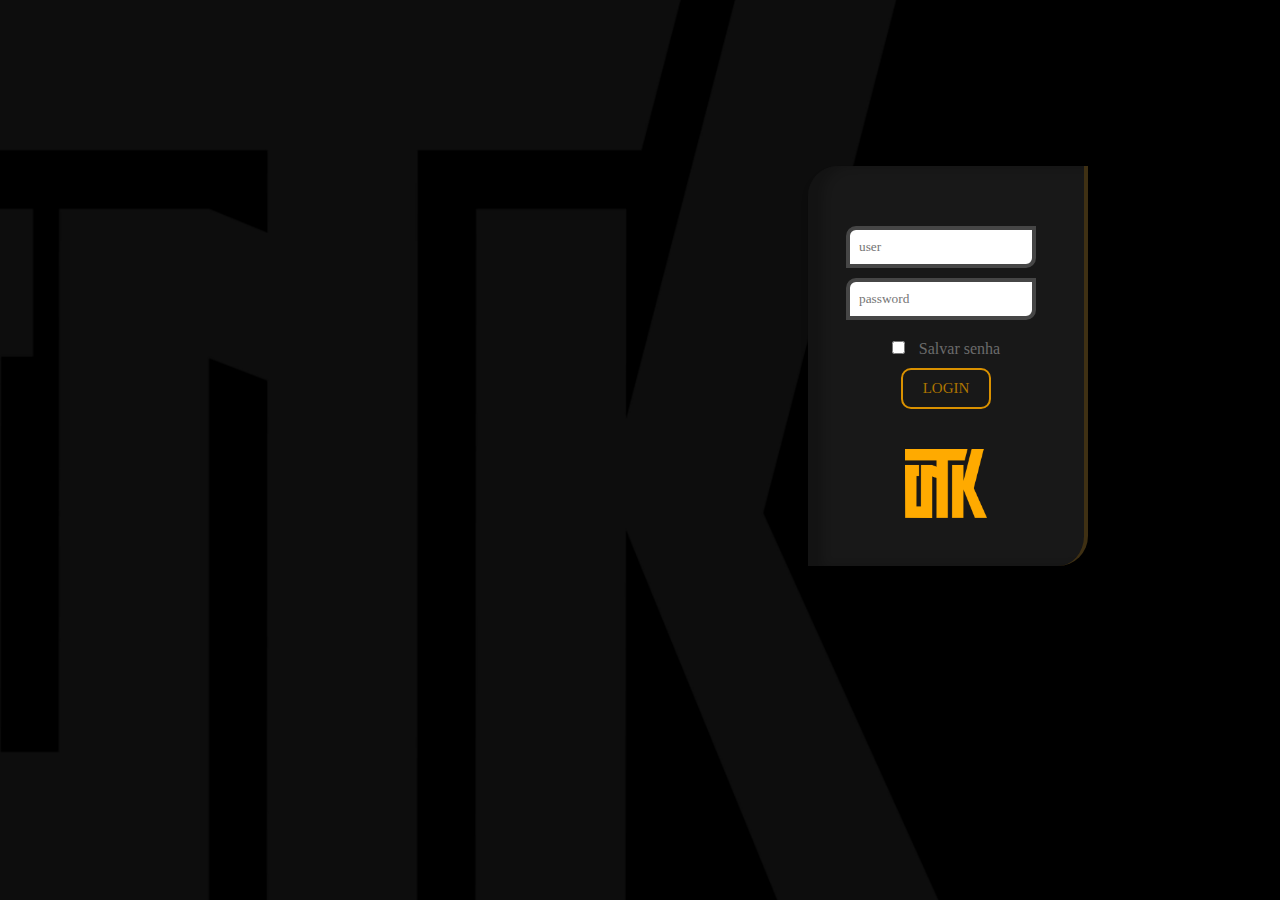
==== commit d127d024: "Fernando (#7)" ====
--- a/index.html
+++ b/index.html
@@ -1,13 +1,16 @@
 <!DOCTYPE html>
 <html lang="pt-br">
 <head>
+
     <meta charset="UTF-8">
     <meta http-equiv="X-UA-Compatible" content="IE=edge">
     <meta name="viewport" content="width=device-width, initial-scale=1.0">
     <link rel="stylesheet" href="login.css">
     <title>ONTK-LOGIN</title>
+
 </head>
 <body>
+
     
 
 
@@ -17,6 +20,8 @@
         <input id="senha" type="password" class="textinput" name="username" placeholder="password" />
         <br>
 
+
+
         <div class="check">
                 <abbr title="Sou burro e minha mente não tem a mínima condição de memorizar uma senha">
                 <input type="checkbox"></abbr><label> Salvar senha</label>
@@ -24,15 +29,19 @@
 
         <figure id="login" class="boton" onclick="login()">LOGIN</figure>
 
-        
+
 
 
         <img src="IMG/OTK.png" alt="">
 
+
         
+
     </div>
 </div>
 
+
     <script src="login.js"></script>
 </body>
-</html>+</html>
+
--- a/login.css
+++ b/login.css
@@ -0,0 +1,85 @@
+* {
+  margin: 0 auto;
+  padding: 0;
+  font-family: "Pluto";
+  box-sizing: border-box;
+
+}
+
+#layoutlogin {
+  display: flex;
+  flex-direction: column;
+  padding-top: 13%;
+  text-align: center;
+
+  width: 100vw;
+  height: 100vh;
+  background-image: url(IMG/fundoLogin.jpg);
+  background-position: center center;
+  background-size: cover;
+  background-repeat: no-repeat;
+}
+
+.containerprincipal {
+  display: inline-block;
+  border-radius: 30px 0px 30px 0px;
+  background-color: #181818;
+  padding-top: 60px;
+  width: 280px;
+  height: 400px;
+  margin-right: 15%;
+  box-shadow: inset #00000030 15px 0px 9px 0px, rgb(0 0 0 / 23%) 0px 6px 6px;
+  border-right: 4px solid #ffaa002c;
+}
+
+.containerprincipal img {
+  margin-top: 40px;
+  width: 30%;
+}
+
+.textinput {
+  color: #a16c01;
+  margin-bottom: 10px;
+}
+
+input {
+  border-radius: 10px 0px 10px 0px;
+  padding: 9px;
+  border: 4px solid #464646;
+  margin-right: 10px;
+}
+
+label {
+    color: #6b6b6b;
+}
+
+#login {
+  border: 2px solid #da9100;
+  border-radius: 10px;
+  padding: 10px;
+  font-weight: 400;
+  font-size: 15px;
+  color: #af7500;
+  width: 90px;
+  
+}
+
+#login:hover {
+  border: 2px solid #ffe4ad;
+  background-color: #bd7e00;
+  color: #131313;
+}
+
+figure {
+  color: #ffaa00;
+  cursor: pointer;
+  font-size: 20px;
+  font-weight: 800;
+
+}
+
+.check {
+  padding: 10px;
+  justify-content: center;
+  cursor: inherit;
+}
